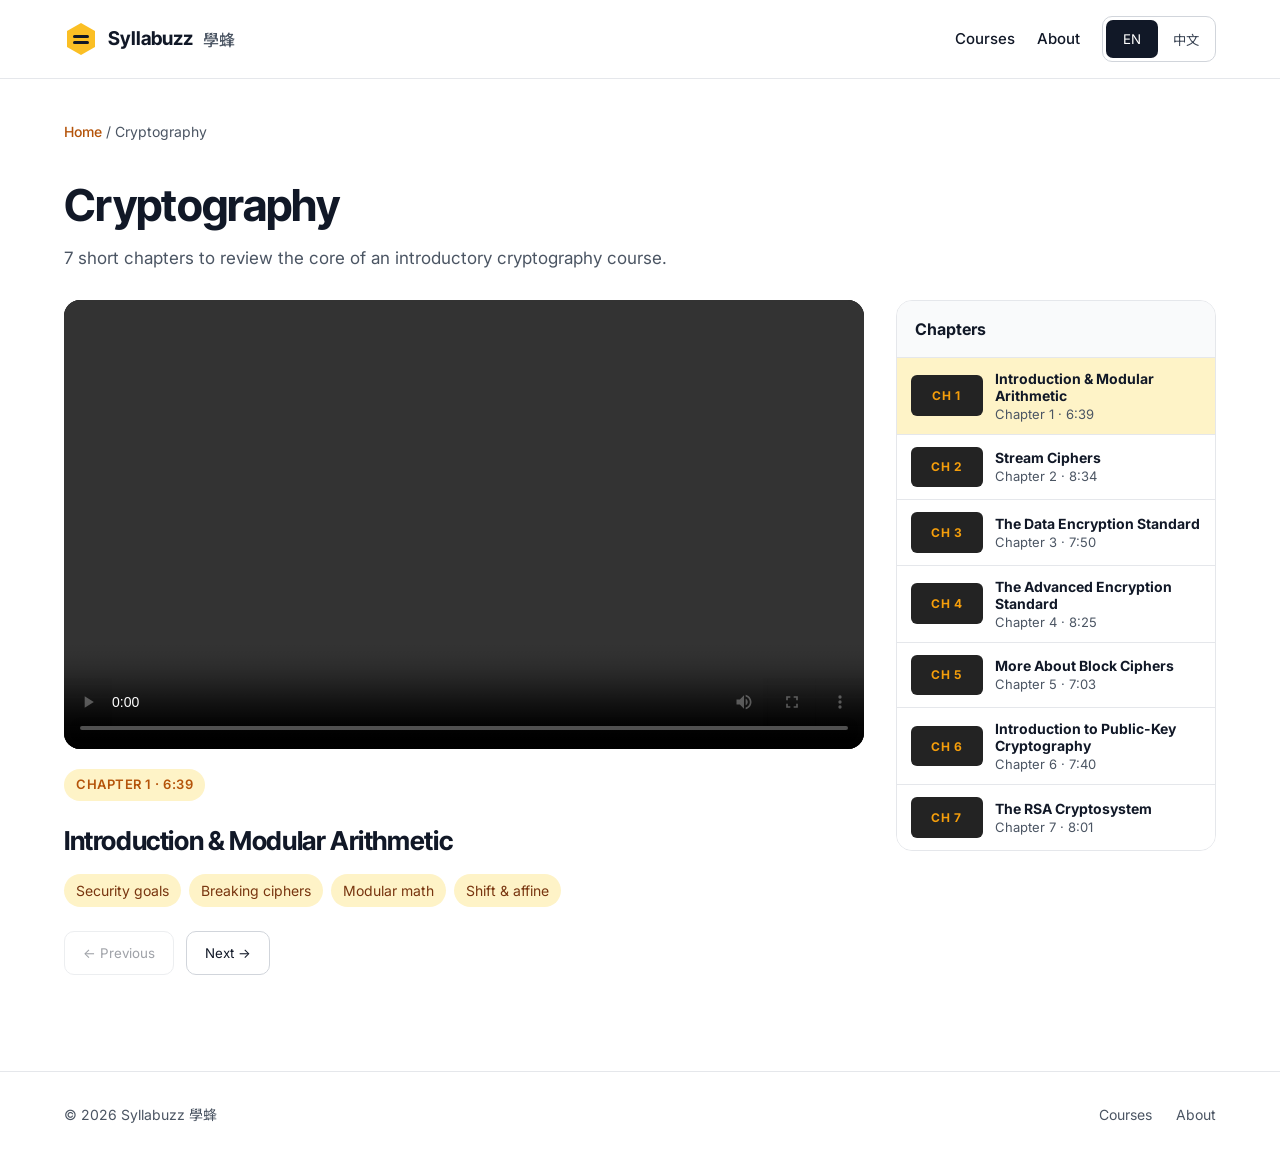
==== cryptography.html @ 42ce0f64 "Add initial cryptography.html file" ====
<!doctype html>
<html lang="en">
<head>
<meta charset="utf-8">
<meta name="viewport" content="width=device-width, initial-scale=1">
<title>Cryptography · Syllabuzz 學蜂</title>
<link rel="icon" href="assets/logo.svg" type="image/svg+xml">
<link rel="preconnect" href="https://fonts.googleapis.com">
<link rel="preconnect" href="https://fonts.gstatic.com" crossorigin>
<link href="https://fonts.googleapis.com/css2?family=Inter:wght@400;500;600&family=Inter+Tight:wght@600;700&family=Noto+Sans+TC:wght@400;500;700&display=swap" rel="stylesheet">
<link rel="stylesheet" href="assets/style.css">
<script src="assets/app.js" defer></script>
</head>
<body data-course="cryptography">

<header class="nav">
  <div class="wrap">
    <a class="brand" href="index.html"><img src="assets/logo.svg" width="34" height="34" alt="">Syllabuzz <small lang="zh-Hant">學蜂</small></a>
    <nav class="links" aria-label="Main">
      <a href="index.html#courses" data-i18n="navCourses">Courses</a>
      <a href="index.html#about" data-i18n="navAbout">About</a>
      <div class="lang" role="group" aria-label="Language">
        <button type="button" data-lang="en" aria-pressed="true">EN</button>
        <button type="button" data-lang="zh" aria-pressed="false">中文</button>
      </div>
    </nav>
  </div>
</header>

<main class="wrap">
  <p class="crumb"><a href="index.html" data-i18n="home">Home</a> / <span id="crumb-title">Cryptography</span></p>
  <div class="course-head">
    <h1 id="course-title">Cryptography</h1>
    <p data-i18n="courseIntro"></p>
  </div>

  <div class="player-layout">
    <div class="player">
      <video id="player" controls preload="metadata" playsinline></video>
      <div class="now">
        <span class="tag" id="now-label" style="display:inline-block;margin-top:20px">Chapter 1</span>
        <h2 id="now-title"></h2>
        <ul class="topics" id="topics"></ul>
      </div>
      <div class="pager">
        <button type="button" id="prev" data-i18n="prev">← Previous</button>
        <button type="button" id="next" data-i18n="next">Next →</button>
      </div>
    </div>
    <aside class="playlist" aria-label="Chapters">
      <h3 data-i18n="chapters">Chapters</h3>
      <ol id="playlist"></ol>
    </aside>
  </div>
</main>

<footer>
  <div class="wrap">
    <span>© <span id="year">2026</span> Syllabuzz 學蜂</span>
    <nav aria-label="Footer"><a href="index.html#courses" data-i18n="navCourses">Courses</a><a href="index.html#about" data-i18n="navAbout">About</a></nav>
  </div>
</footer>
</body>
</html>
---- assets/style.css ----
:root{
  --ink:#111827; --muted:#4B5563; --soft:#6B7280; --line:#E5E7EB;
  --bg:#FFFFFF; --bg2:#F9FAFB; --honey:#FBBF24; --honey-bg:#FEF3C7; --accent:#B45309;
  --dark:#0F172A;
}
*{box-sizing:border-box}
html{scroll-behavior:smooth}
body{margin:0;background:var(--bg);color:var(--ink);font-family:Inter,"Noto Sans TC",system-ui,sans-serif;line-height:1.5}
a{color:inherit}
img,video{max-width:100%;display:block}
.wrap{max-width:1200px;margin:0 auto;padding:0 24px}
h1,h2,.display{font-family:"Inter Tight","Noto Sans TC",Inter,sans-serif;letter-spacing:-0.015em}

/* Nav */
.nav{border-bottom:1px solid var(--line);background:#fff;position:sticky;top:0;z-index:10}
.nav .wrap{display:flex;flex-wrap:wrap;align-items:center;justify-content:space-between;gap:16px;padding-top:16px;padding-bottom:16px}
.brand{display:flex;align-items:center;gap:10px;text-decoration:none;font-family:"Inter Tight",Inter,sans-serif;font-weight:700;font-size:19px}
.brand small{font-family:"Noto Sans TC",sans-serif;font-weight:500;font-size:16px;color:var(--muted)}
.links{display:flex;flex-wrap:wrap;align-items:center;gap:22px;font-size:15px;font-weight:500}
.links a{text-decoration:none}
.links a:hover{color:var(--accent)}
.lang{display:flex;padding:3px;border:1px solid #D1D5DB;border-radius:10px;gap:2px}
.lang button{min-height:38px;min-width:52px;padding:6px 12px;border:0;border-radius:7px;font:600 14px inherit;font-family:inherit;cursor:pointer;background:transparent;color:#374151}
.lang button[aria-pressed="true"]{background:var(--ink);color:#fff}

/* Buttons */
.btn{display:inline-flex;align-items:center;gap:8px;min-height:48px;padding:12px 22px;border-radius:12px;font-weight:600;font-size:16px;text-decoration:none;border:1px solid transparent}
.btn-primary{background:var(--accent);color:#fff}
.btn-primary:hover{background:#92400E}
.btn-ghost{border-color:#D1D5DB;color:var(--ink)}
.btn-ghost:hover{border-color:var(--ink)}

/* Hero */
.hero{display:flex;flex-wrap:wrap;align-items:center;gap:56px;padding-top:88px;padding-bottom:80px}
.hero-text{flex:1 1 460px;min-width:0;display:flex;flex-direction:column;gap:22px}
.tag{align-self:flex-start;font-size:13px;font-weight:600;letter-spacing:.04em;text-transform:uppercase;color:var(--accent);background:var(--honey-bg);padding:6px 12px;border-radius:999px}
.hero h1{margin:0;font-size:clamp(38px,5vw,62px);line-height:1.12}
.lead{margin:0;font-size:19px;line-height:1.7;color:var(--muted);max-width:540px}
.actions{display:flex;flex-wrap:wrap;gap:12px;margin-top:6px}
.hero-media{flex:1 1 420px;min-width:0}
.hero-media video{width:100%;border-radius:20px;background:#000;box-shadow:0 24px 60px rgba(15,23,42,.18)}
.caption{margin:12px 0 0;font-size:14px;color:var(--soft)}

/* Stats */
.stats{background:#FFFBEB;border-top:1px solid var(--line);border-bottom:1px solid var(--line)}
.stats .wrap{display:grid;grid-template-columns:repeat(auto-fit,minmax(180px,1fr));gap:24px;padding-top:32px;padding-bottom:32px}
.stat b{display:block;font-family:"Inter Tight","Noto Sans TC",sans-serif;font-size:32px}
.stat span{font-size:15px;color:var(--muted)}

/* Sections */
section.block{padding-top:96px;padding-bottom:96px}
.sec-head{display:flex;flex-wrap:wrap;align-items:flex-end;justify-content:space-between;gap:16px;margin-bottom:40px}
.sec-head h2{margin:0 0 10px;font-size:40px}
.sec-head p{margin:0;font-size:18px;color:var(--muted);max-width:640px;line-height:1.7}
.gray{background:var(--bg2);border-top:1px solid var(--line)}
.steps{display:grid;grid-template-columns:repeat(auto-fit,minmax(260px,1fr));gap:24px}
.step{border:1px solid var(--line);border-radius:16px;padding:30px;display:flex;flex-direction:column;gap:12px;background:#fff}
.icon{width:44px;height:44px;border-radius:12px;background:var(--honey-bg);color:var(--accent);display:flex;align-items:center;justify-content:center}
.step small{font-size:13px;font-weight:600;color:var(--soft)}
.step h3{margin:0;font-size:20px}
.step p{margin:0;color:var(--muted);line-height:1.7}

/* Course cards */
.cards{display:grid;grid-template-columns:repeat(auto-fit,minmax(300px,1fr));gap:24px}
.card{background:#fff;border:1px solid var(--line);border-radius:16px;overflow:hidden;text-decoration:none;display:flex;flex-direction:column;transition:box-shadow .15s,transform .15s}
a.card:hover{box-shadow:0 12px 30px rgba(15,23,42,.10);transform:translateY(-2px)}
.card .thumb{position:relative;aspect-ratio:16/9;background:var(--dark)}
.card .thumb img{width:100%;height:100%;object-fit:cover}
.badge{position:absolute;right:12px;bottom:12px;font-size:12px;font-weight:600;color:#fff;background:rgba(15,23,42,.8);padding:4px 8px;border-radius:6px}
.card .body{padding:22px 24px 24px;display:flex;flex-direction:column;gap:8px}
.card .subject{font-size:13px;font-weight:600;color:var(--muted)}
.card h3{margin:0;font-size:19px;line-height:1.35}
.card .meta{font-size:14px;color:var(--muted)}
.card.soon .thumb{display:flex;align-items:center;justify-content:center;background:#E5E7EB;color:var(--soft);font-weight:600}

/* About */
.about{display:flex;flex-wrap:wrap;align-items:center;gap:48px}
.avatar{flex:0 0 140px;width:140px;height:140px;border-radius:999px;background:var(--honey-bg);display:flex;align-items:center;justify-content:center}
.about div.text{flex:1 1 480px;min-width:0}
.about h2{margin:0 0 12px;font-size:32px}
.about p{margin:0;font-size:18px;line-height:1.8;color:var(--muted)}

/* Footer */
footer{border-top:1px solid var(--line)}
footer .wrap{display:flex;flex-wrap:wrap;justify-content:space-between;gap:16px;padding-top:32px;padding-bottom:32px;font-size:14px;color:var(--muted)}
footer nav{display:flex;gap:24px}
footer a{text-decoration:none}

/* Course page */
.crumb{font-size:14px;color:var(--muted);padding-top:28px}
.crumb a{text-decoration:none;color:var(--accent);font-weight:500}
.course-head{padding-top:16px;padding-bottom:28px}
.course-head h1{margin:0 0 8px;font-size:clamp(32px,4vw,44px)}
.course-head p{margin:0;color:var(--muted);font-size:17px}
.player-layout{display:flex;flex-wrap:wrap;gap:32px;align-items:flex-start;padding-bottom:96px}
.player{flex:999 1 560px;min-width:0}
.player video{width:100%;aspect-ratio:16/9;border-radius:16px;background:#000}
.now h2{margin:20px 0 6px;font-size:26px}
.topics{display:flex;flex-wrap:wrap;gap:8px;margin:14px 0 0;padding:0;list-style:none}
.topics li{font-size:14px;background:var(--honey-bg);color:#78350F;padding:6px 12px;border-radius:999px}
.pager{display:flex;flex-wrap:wrap;gap:12px;margin-top:24px}
.pager button{min-height:44px;padding:10px 18px;border-radius:10px;border:1px solid #D1D5DB;background:#fff;font:600 15px inherit;font-family:inherit;cursor:pointer;color:var(--ink)}
.pager button:disabled{opacity:.4;cursor:default}
.playlist{flex:1 1 320px;min-width:0;border:1px solid var(--line);border-radius:16px;overflow:hidden}
.playlist h3{margin:0;padding:16px 18px;font-size:16px;border-bottom:1px solid var(--line);background:var(--bg2)}
.playlist ol{list-style:none;margin:0;padding:0}
.playlist button{width:100%;display:flex;gap:12px;align-items:center;text-align:left;padding:12px 14px;border:0;border-bottom:1px solid var(--line);background:#fff;cursor:pointer;font-family:inherit;color:var(--ink)}
.playlist li:last-child button{border-bottom:0}
.playlist button:hover{background:#FFFBEB}
.playlist button[aria-current="true"]{background:var(--honey-bg)}
.playlist .t{display:flex;flex-direction:column;gap:2px;min-width:0}
.playlist .t b{font-size:14px}
.playlist .t span{font-size:13px;color:var(--muted)}

/* Text-only title cards (no image files needed) */
.title-card{display:flex;flex-direction:column;align-items:center;justify-content:center;gap:10px;text-align:center;padding:16px;background:#232323!important}
.title-card small{font-size:11px;letter-spacing:.18em;color:#F59E0B;font-weight:600}
.title-card strong{font-family:"Inter Tight","Noto Sans TC",sans-serif;font-size:34px;color:#F3F4F6}
.mini{flex:0 0 72px;width:72px;aspect-ratio:16/9;border-radius:6px;background:#232323;color:#F59E0B;font-size:12px;font-weight:700;letter-spacing:.06em;display:flex;align-items:center;justify-content:center}
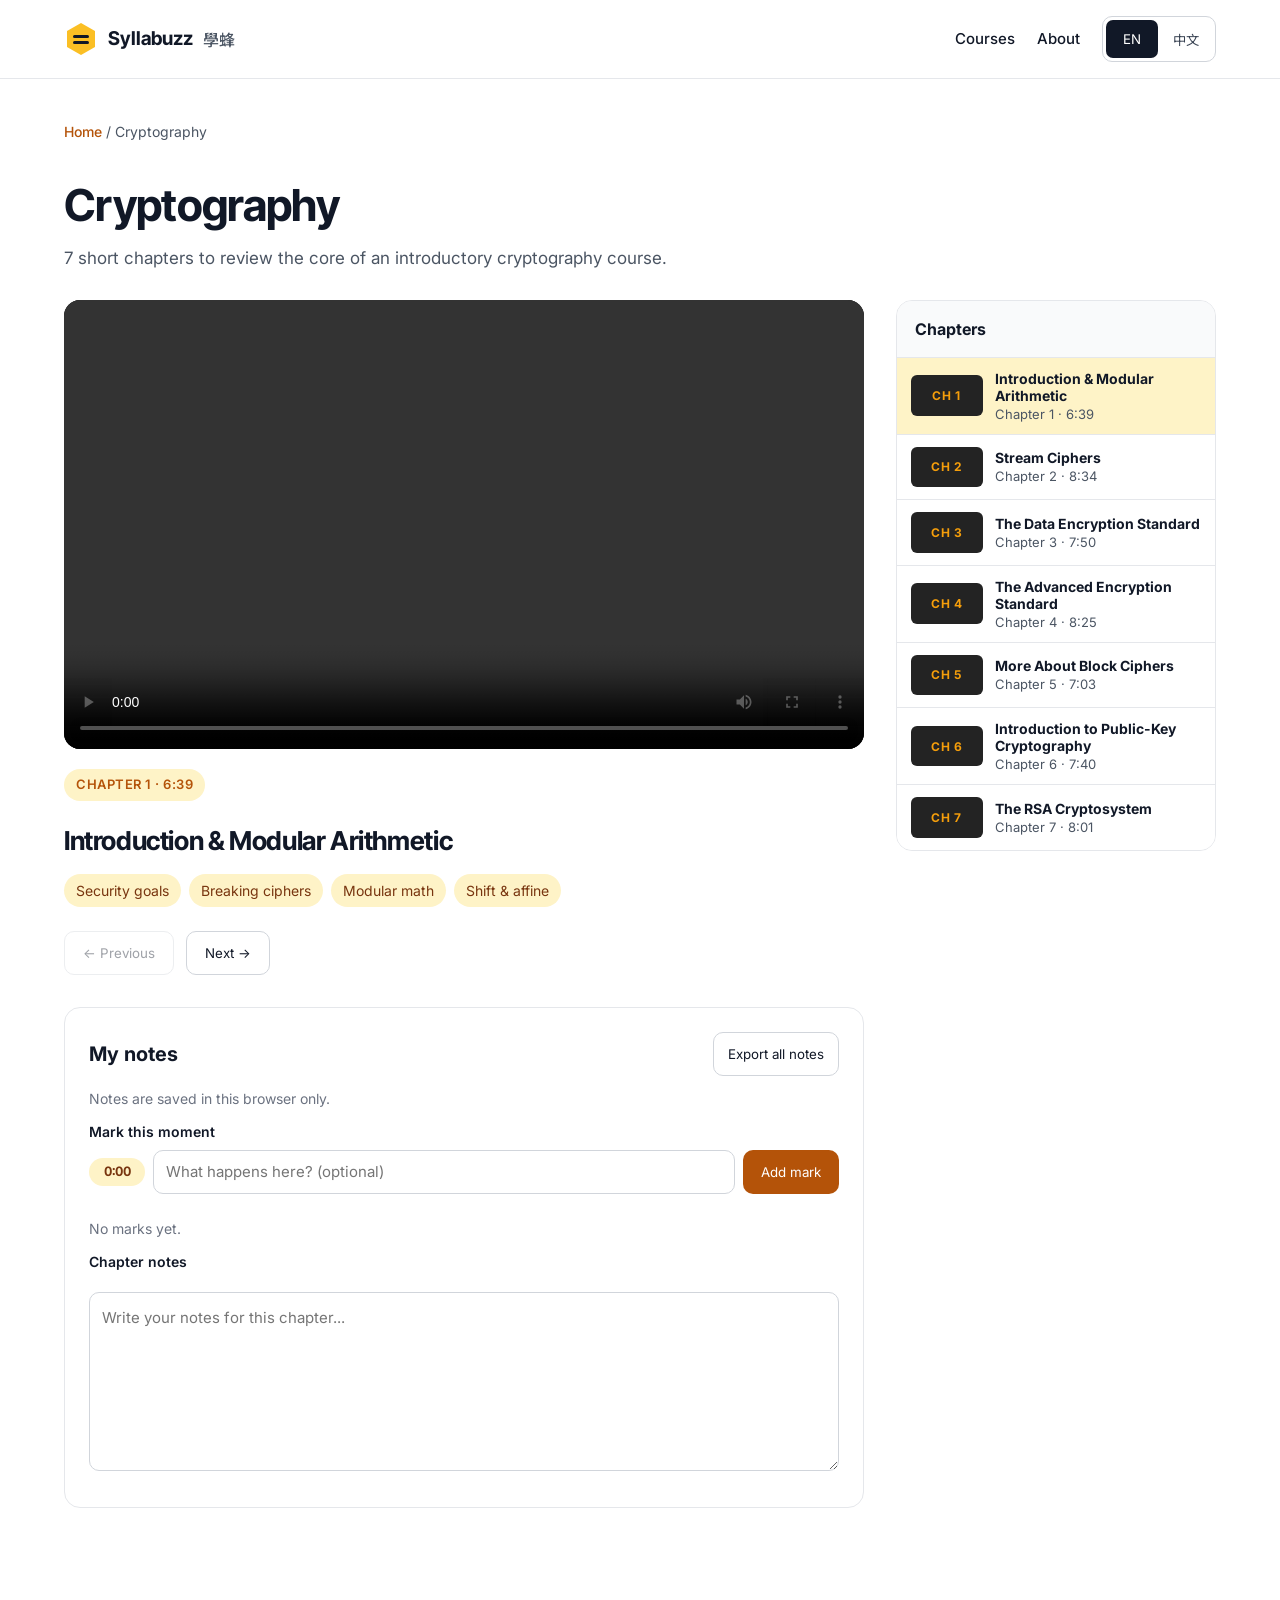
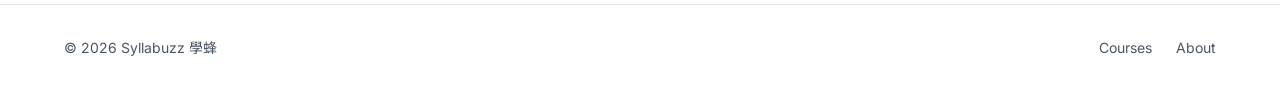
==== commit 625810ba: "Update cryptography.html" ====
--- a/cryptography.html
+++ b/cryptography.html
@@ -46,6 +46,29 @@
         <button type="button" id="prev" data-i18n="prev">← Previous</button>
         <button type="button" id="next" data-i18n="next">Next →</button>
       </div>
+
+      <section class="notes" aria-labelledby="notes-title">
+        <div class="notes-head">
+          <h3 id="notes-title" data-i18n="notesTitle">My notes</h3>
+          <button type="button" id="export" class="link-btn" data-i18n="export">Export all notes</button>
+        </div>
+        <p class="hint" data-i18n="notesHint">Notes are saved in this browser only.</p>
+
+        <form id="mark-form" class="mark-form">
+          <label for="mark-note" data-i18n="markLabel">Mark this moment</label>
+          <div class="mark-row">
+            <span class="time-pill" id="mark-time">0:00</span>
+            <input id="mark-note" type="text" autocomplete="off" data-i18n-ph="markPh" placeholder="What happens here? (optional)">
+            <button type="submit" class="btn-mark" data-i18n="addMark">Add mark</button>
+          </div>
+        </form>
+        <ol id="marks" class="marks"></ol>
+        <p id="marks-empty" class="hint" data-i18n="noMarks">No marks yet.</p>
+
+        <label for="note-text" class="note-label" data-i18n="noteLabel">Chapter notes</label>
+        <textarea id="note-text" rows="6" data-i18n-ph="notePh" placeholder="Write your notes for this chapter..."></textarea>
+        <p id="saved" class="hint" aria-live="polite"></p>
+      </section>
     </div>
     <aside class="playlist" aria-label="Chapters">
       <h3 data-i18n="chapters">Chapters</h3>
--- a/assets/style.css
+++ b/assets/style.css
@@ -117,3 +117,26 @@
 .title-card small{font-size:11px;letter-spacing:.18em;color:#F59E0B;font-weight:600}
 .title-card strong{font-family:"Inter Tight","Noto Sans TC",sans-serif;font-size:34px;color:#F3F4F6}
 .mini{flex:0 0 72px;width:72px;aspect-ratio:16/9;border-radius:6px;background:#232323;color:#F59E0B;font-size:12px;font-weight:700;letter-spacing:.06em;display:flex;align-items:center;justify-content:center}
+
+/* Notes & marks */
+.notes{margin-top:32px;border:1px solid var(--line);border-radius:16px;padding:24px;display:flex;flex-direction:column;gap:12px}
+.notes-head{display:flex;flex-wrap:wrap;align-items:center;justify-content:space-between;gap:12px}
+.notes-head h3{margin:0;font-size:20px}
+.link-btn{min-height:44px;padding:8px 14px;border-radius:10px;border:1px solid #D1D5DB;background:#fff;font:600 14px inherit;font-family:inherit;color:var(--ink);cursor:pointer}
+.link-btn:hover{border-color:var(--ink)}
+.hint{margin:0;font-size:14px;color:var(--soft)}
+.mark-form label,.note-label{font-size:14px;font-weight:600;color:var(--ink);display:block;margin-bottom:8px}
+.mark-row{display:flex;flex-wrap:wrap;gap:8px;align-items:center}
+.mark-row input{flex:1 1 200px;min-width:0;min-height:44px;padding:10px 12px;border:1px solid #D1D5DB;border-radius:10px;font:inherit;font-size:15px}
+.btn-mark{min-height:44px;padding:10px 18px;border:0;border-radius:10px;background:var(--accent);color:#fff;font:600 15px inherit;font-family:inherit;cursor:pointer}
+.btn-mark:hover{background:#92400E}
+.time-pill{display:inline-flex;align-items:center;justify-content:center;min-width:56px;padding:4px 10px;border-radius:999px;background:var(--honey-bg);color:#78350F;font-size:13px;font-weight:700;font-variant-numeric:tabular-nums}
+.marks{list-style:none;margin:0;padding:0;display:flex;flex-direction:column;gap:6px}
+.marks li{display:flex;align-items:center;gap:4px;border:1px solid var(--line);border-radius:10px;background:#fff}
+.mark-jump{flex:1;min-width:0;display:flex;align-items:center;gap:12px;min-height:44px;padding:6px 12px;border:0;background:transparent;font:inherit;font-size:15px;text-align:left;cursor:pointer;color:var(--ink);border-radius:10px}
+.mark-jump:hover{background:#FFFBEB}
+.mark-text{overflow:hidden;text-overflow:ellipsis;white-space:nowrap}
+.mark-del{flex:0 0 44px;height:44px;border:0;background:transparent;color:var(--soft);cursor:pointer;border-radius:10px;display:flex;align-items:center;justify-content:center}
+.mark-del:hover{color:#B91C1C;background:#FEF2F2}
+.notes textarea{width:100%;min-height:140px;padding:12px;border:1px solid #D1D5DB;border-radius:10px;font:inherit;font-size:15px;line-height:1.7;resize:vertical}
+.mark-row input:focus,.notes textarea:focus{outline:2px solid var(--honey);outline-offset:1px;border-color:var(--accent)}
